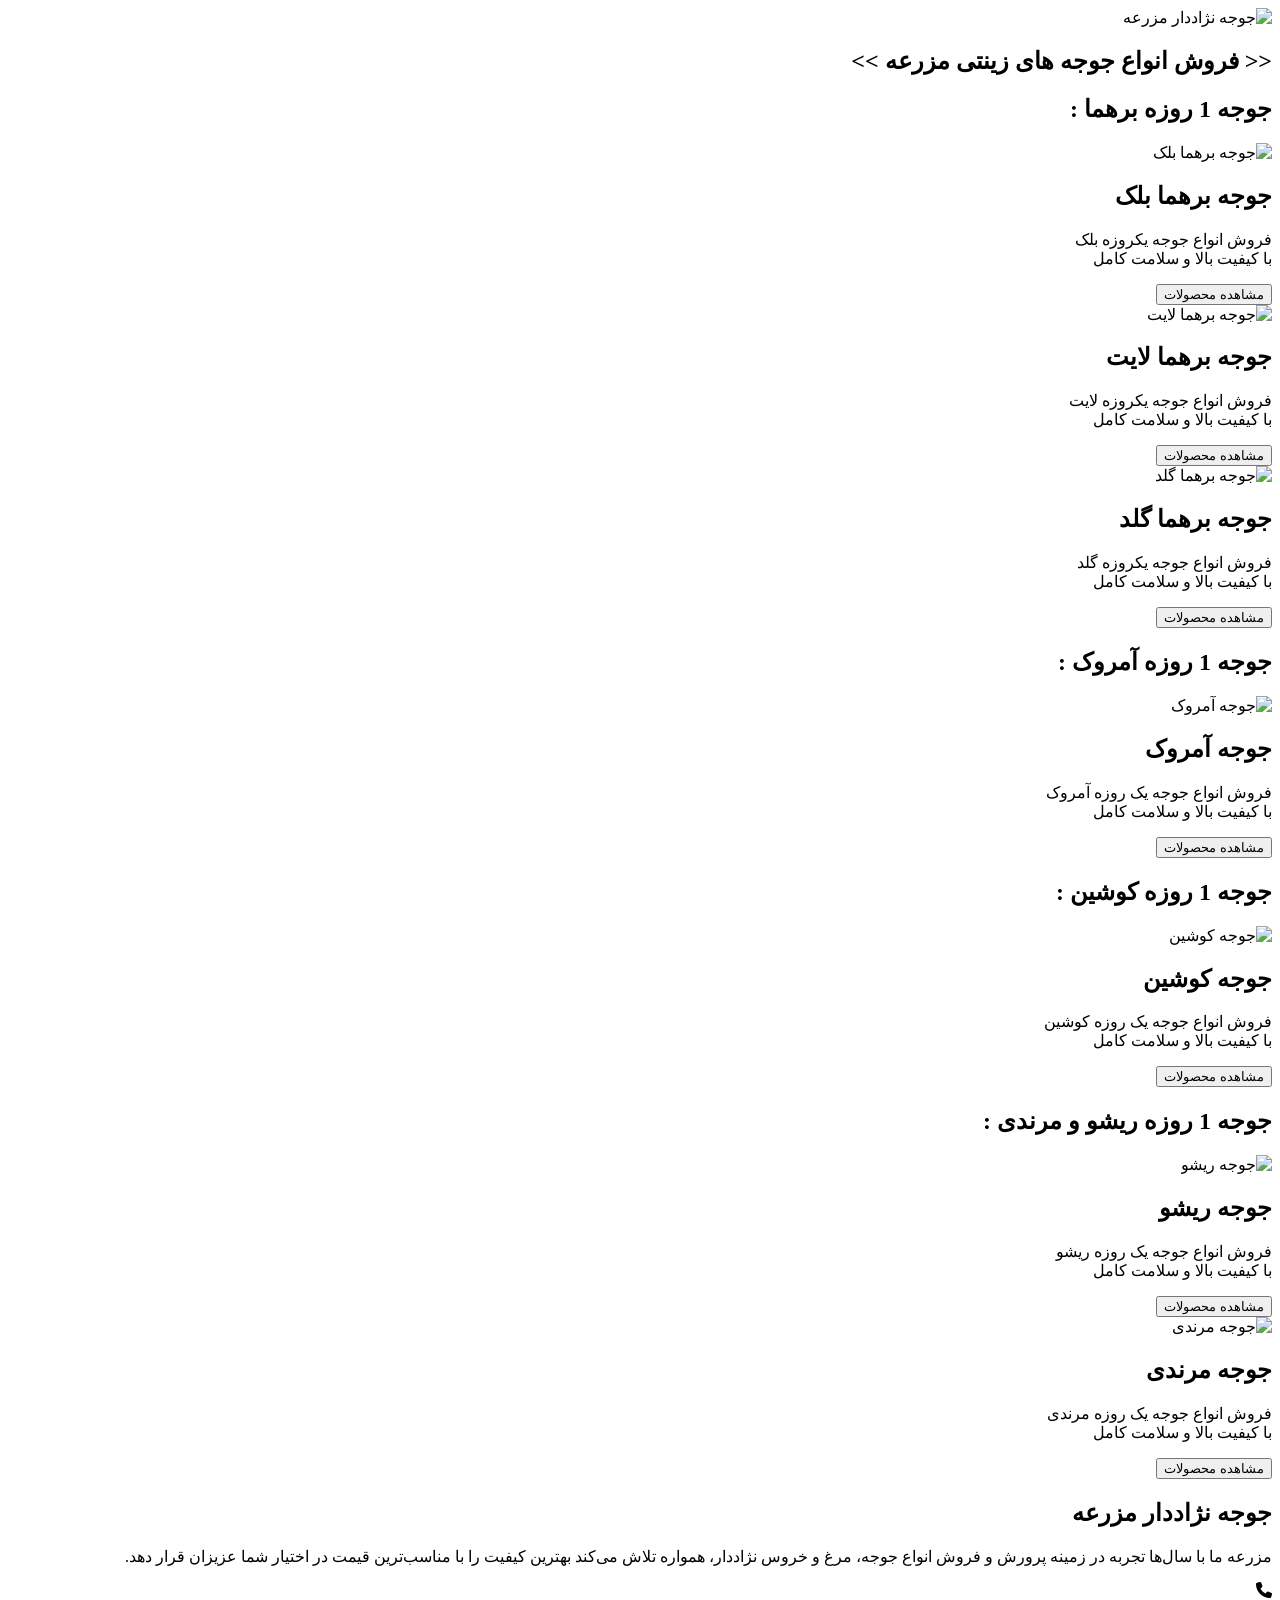
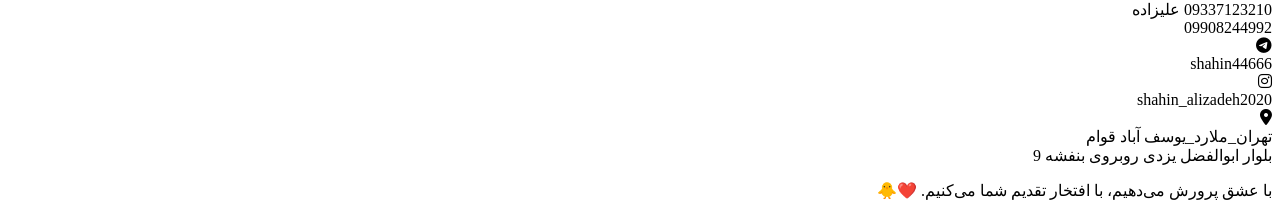
==== index.html @ fee0d8af "change code" ====
<!DOCTYPE html>
<html lang="fa" dir="rtl">
<head>
<meta charset="UTF-8">
<meta name="viewport" content="width=device-width, initial-scale=1.0">
<title>جوجه نژاددار مزرعه</title>
<link rel="icon" type="image/png" href="images/favicon.png">
<link rel="stylesheet" href="https://cdnjs.cloudflare.com/ajax/libs/font-awesome/6.7.2/css/all.min.css">
<link rel="stylesheet" href="css/style.css">
</head>
<body>

<header>
<img src="images/header.png" alt="جوجه نژاددار مزرعه" fetchpriority="high">
</header>

<!-- بخش عناوین -->
<section class="titles-section">
  <h1 class="page-main-title">&lt;&lt; فروش انواع جوجه های زینتی مزرعه &gt;&gt;</h1>
  <h2 class="category-title">جوجه 1 روزه برهما :</h2>
</section>

<!-- کارت‌های برهما -->
<section class="cards">

<div class="card">
<img src="images/black.png" alt="جوجه برهما بلک" loading="lazy">
<h2>جوجه برهما بلک</h2>
<p>فروش انواع جوجه یکروزه بلک<br>با کیفیت بالا و سلامت کامل</p>
<a href="brahma-black.html">
  <button>مشاهده محصولات</button>
</a>
</div>

<div class="card">
<img src="images/light.png" alt="جوجه برهما لایت" loading="lazy">
<h2>جوجه برهما لایت</h2>
<p>فروش انواع جوجه یکروزه لایت<br>با کیفیت بالا و سلامت کامل</p>
<a href="brahma-light.html">
  <button>مشاهده محصولات</button>
</a>
</div>

<div class="card">
<img src="images/gold.png" alt="جوجه برهما گلد" loading="lazy">
<h2>جوجه برهما گلد</h2>
<p>فروش انواع جوجه یکروزه گلد<br>با کیفیت بالا و سلامت کامل</p>
<a href="brahma-gold.html">
  <button>مشاهده محصولات</button>
</a>
</div>

</section>

<!-- بخش کارت آمروک -->
<section class="titles-section">
  <h2 class="category-title">جوجه 1 روزه آمروک :</h2>
</section>

<section class="cards">

<div class="card">
<img src="images/amrock.png" alt="جوجه آمروک" loading="lazy">
<h2>جوجه آمروک</h2>
<p>فروش انواع جوجه یک روزه آمروک<br>با کیفیت بالا و سلامت کامل</p>
<a href="amrock.html">
  <button>مشاهده محصولات</button>
</a>
</div>

</section>

<!-- بخش کارت کوشین -->
<section class="titles-section">
  <h2 class="category-title">جوجه 1 روزه کوشین :</h2>
</section>

<section class="cards">

<div class="card">
<img src="images/cochin.png" alt="جوجه کوشین" loading="lazy">
<h2>جوجه کوشین</h2>
<p>فروش انواع جوجه یک روزه کوشین<br>با کیفیت بالا و سلامت کامل</p>
<a href="cochin.html">
  <button>مشاهده محصولات</button>
</a>
</div>

</section>

<!-- بخش کارت‌های ریشو و مرندی -->
<section class="titles-section">
  <h2 class="category-title">جوجه 1 روزه ریشو و مرندی :</h2>
</section>

<section class="cards">

<div class="card">
<img src="images/rishoo.png" alt="جوجه ریشو" loading="lazy">
<h2>جوجه ریشو</h2>
<p>فروش انواع جوجه یک روزه ریشو<br>با کیفیت بالا و سلامت کامل</p>
<a href="rishoo.html">
  <button>مشاهده محصولات</button>
</a>
</div>

<div class="card">
<img src="images/marandi.png" alt="جوجه مرندی" loading="lazy">
<h2>جوجه مرندی</h2>
<p>فروش انواع جوجه یک روزه مرندی<br>با کیفیت بالا و سلامت کامل</p>
<a href="marandi.html">
  <button>مشاهده محصولات</button>
</a>
</div>

</section>

<!-- بخش درباره ما و تماس -->
<section class="about-contact">

<div class="about">
<h2>جوجه نژاددار مزرعه</h2>
<p>
مزرعه ما با سال‌ها تجربه در زمینه پرورش و فروش انواع جوجه، مرغ و خروس نژاددار،
همواره تلاش می‌کند بهترین کیفیت را با مناسب‌ترین قیمت در اختیار شما عزیزان قرار دهد.
</p>
</div>

<div class="contact">

<div class="contact-item">

    <div class="icon">
        <i class="fa-solid fa-phone"></i>
    </div>

    <div class="phone-box">

        <div class="phone-row">
            <span class="phone-number ltr">09337123210</span>
            <span class="phone-name">علیزاده</span>
        </div>

        <div class="phone-row">
            <span class="phone-number ltr">09908244992</span>
        </div>

    </div>

</div>

<div class="contact-item">
<div class="icon"><i class="fa-brands fa-telegram"></i></div>
<span class="ltr">shahin44666</span>
</div>

<div class="contact-item">
<div class="icon"><i class="fa-brands fa-instagram"></i></div>
<span class="ltr">shahin_alizadeh2020</span>
</div>

<div class="contact-item">
<div class="icon"><i class="fa-solid fa-location-dot"></i></div>
<span class="address">
تهران_ملارد_یوسف آباد قوام<br>
بلوار ابوالفضل یزدی  روبروی بنفشه 9
</span>
</div>

</div>

</section>

<footer>
<p>با عشق پرورش می‌دهیم، با افتخار تقدیم شما می‌کنیم. ❤️🐥</p>
</footer>

</body>
</html>
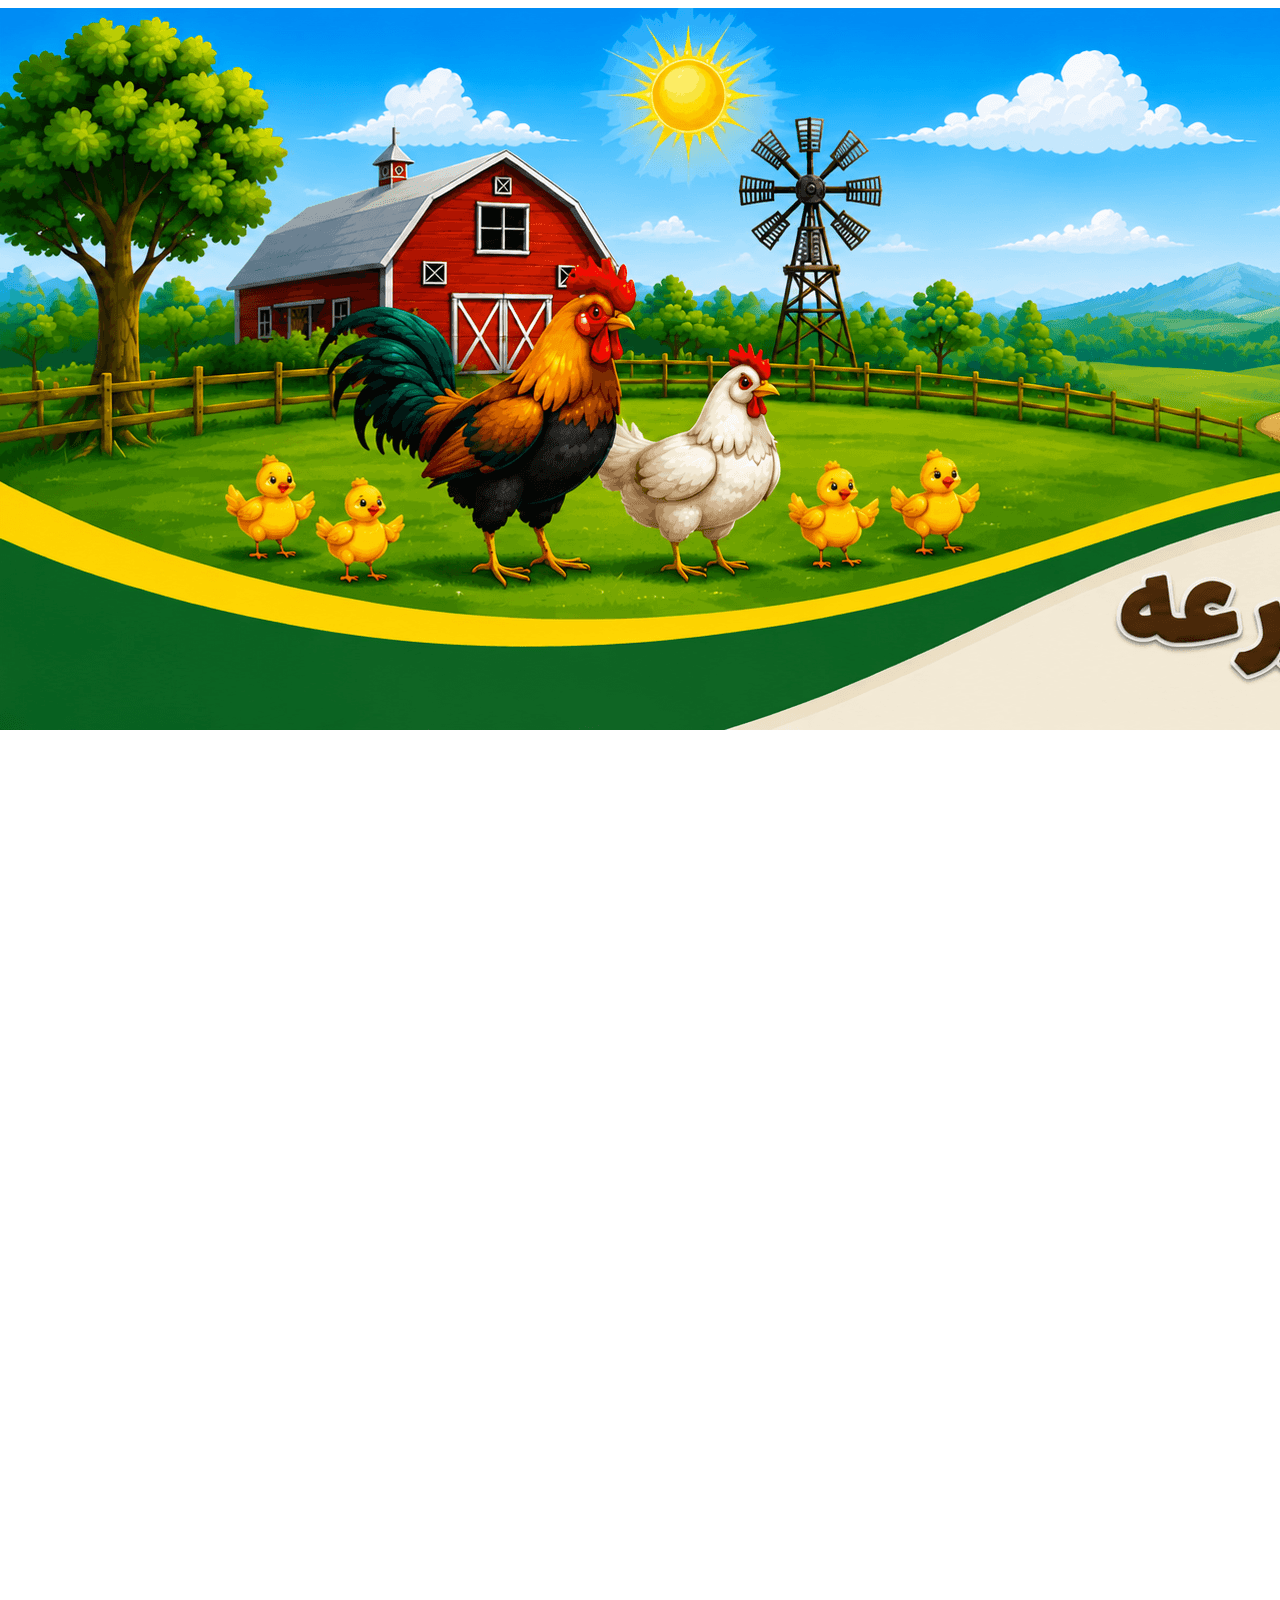
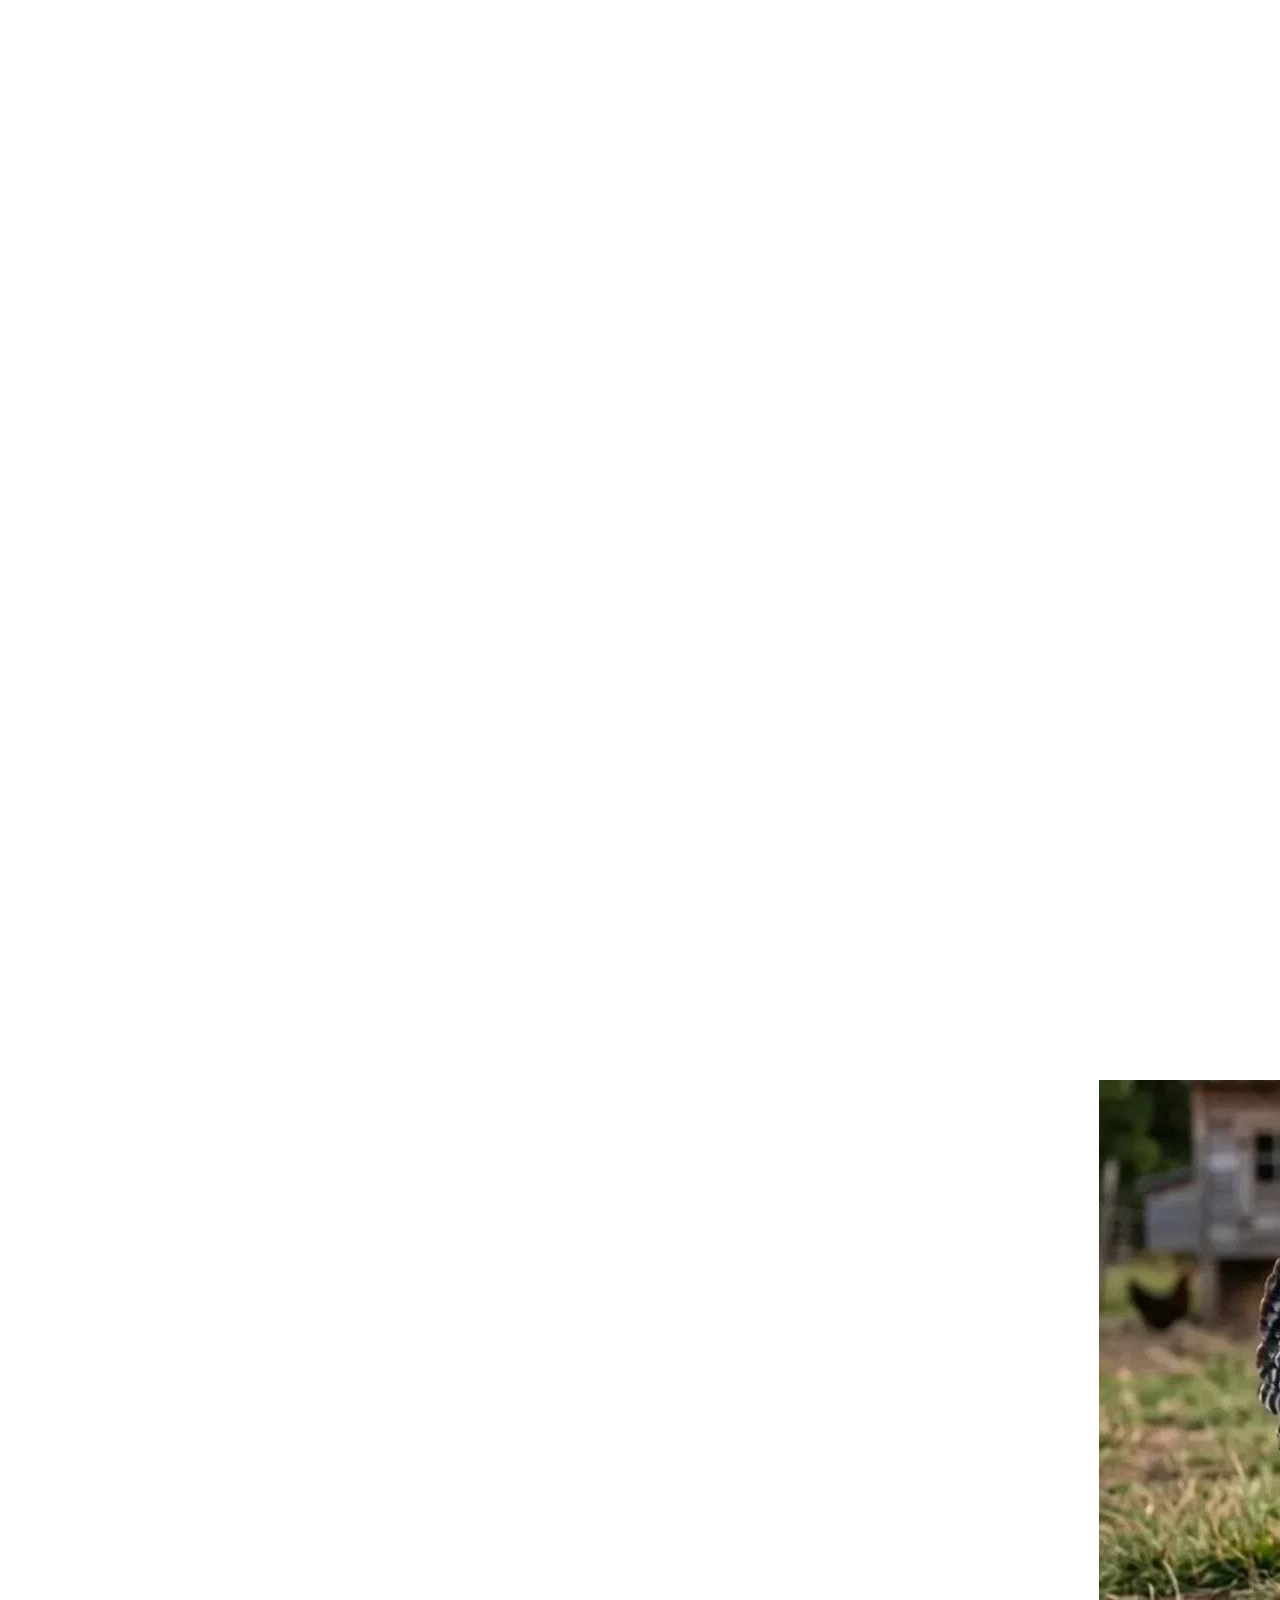
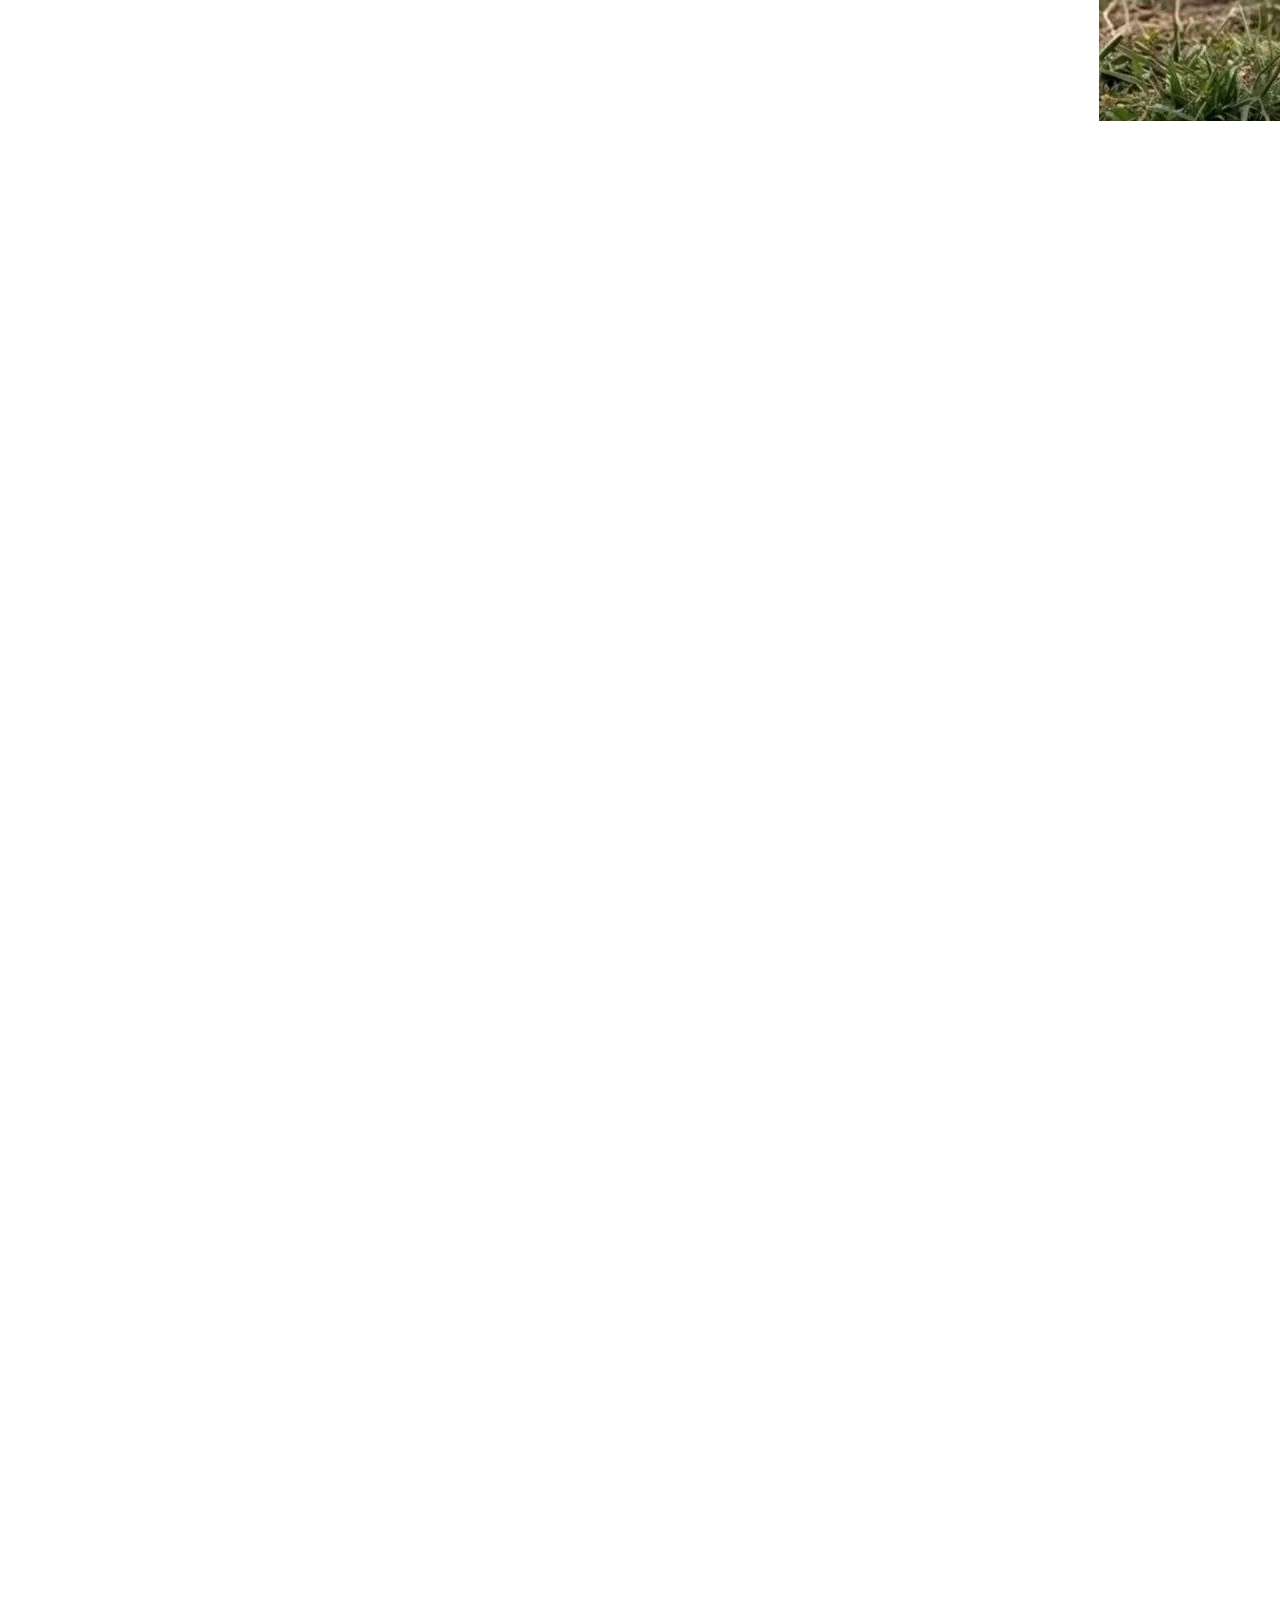
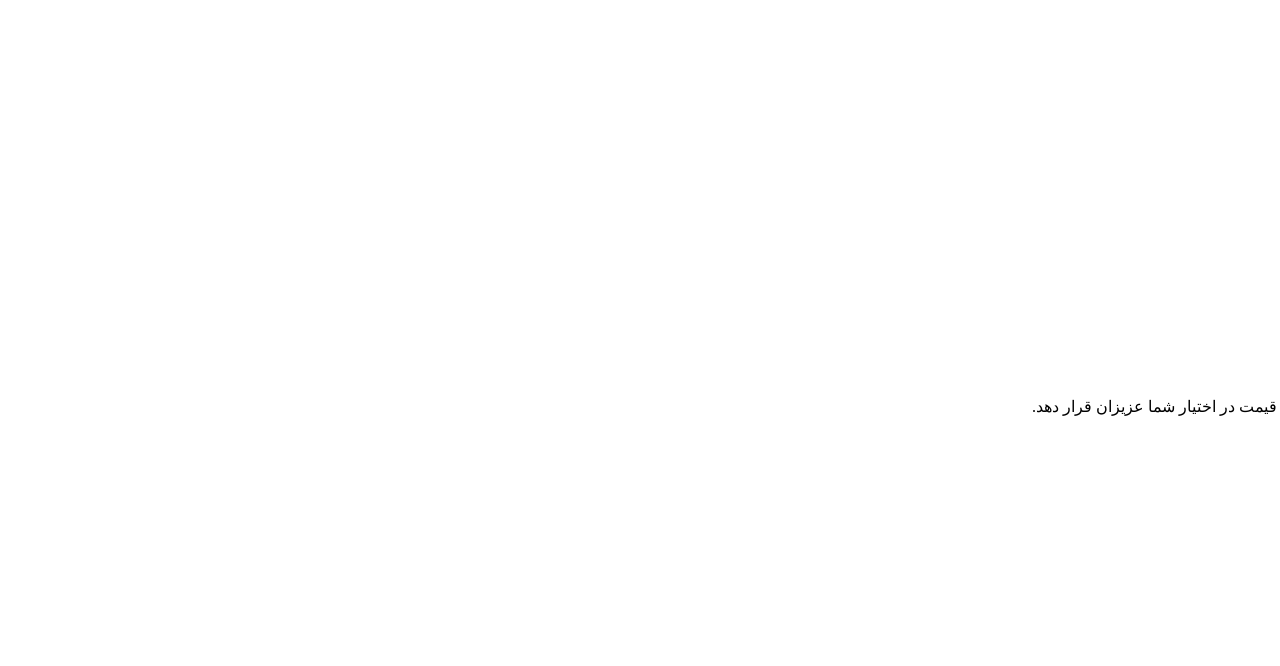
==== commit 26fd031a: "change" ====
--- a/index.html
+++ b/index.html
@@ -88,9 +88,9 @@
 
 </section>
 
-<!-- بخش کارت‌های ریشو و مرندی -->
+<!-- بخش کارت ریشو -->
 <section class="titles-section">
-  <h2 class="category-title">جوجه 1 روزه ریشو و مرندی :</h2>
+  <h2 class="category-title">جوجه 1 روزه ریشو :</h2>
 </section>
 
 <section class="cards">
@@ -100,15 +100,6 @@
 <h2>جوجه ریشو</h2>
 <p>فروش انواع جوجه یک روزه ریشو<br>با کیفیت بالا و سلامت کامل</p>
 <a href="rishoo.html">
-  <button>مشاهده محصولات</button>
-</a>
-</div>
-
-<div class="card">
-<img src="images/marandi.png" alt="جوجه مرندی" loading="lazy">
-<h2>جوجه مرندی</h2>
-<p>فروش انواع جوجه یک روزه مرندی<br>با کیفیت بالا و سلامت کامل</p>
-<a href="marandi.html">
   <button>مشاهده محصولات</button>
 </a>
 </div>
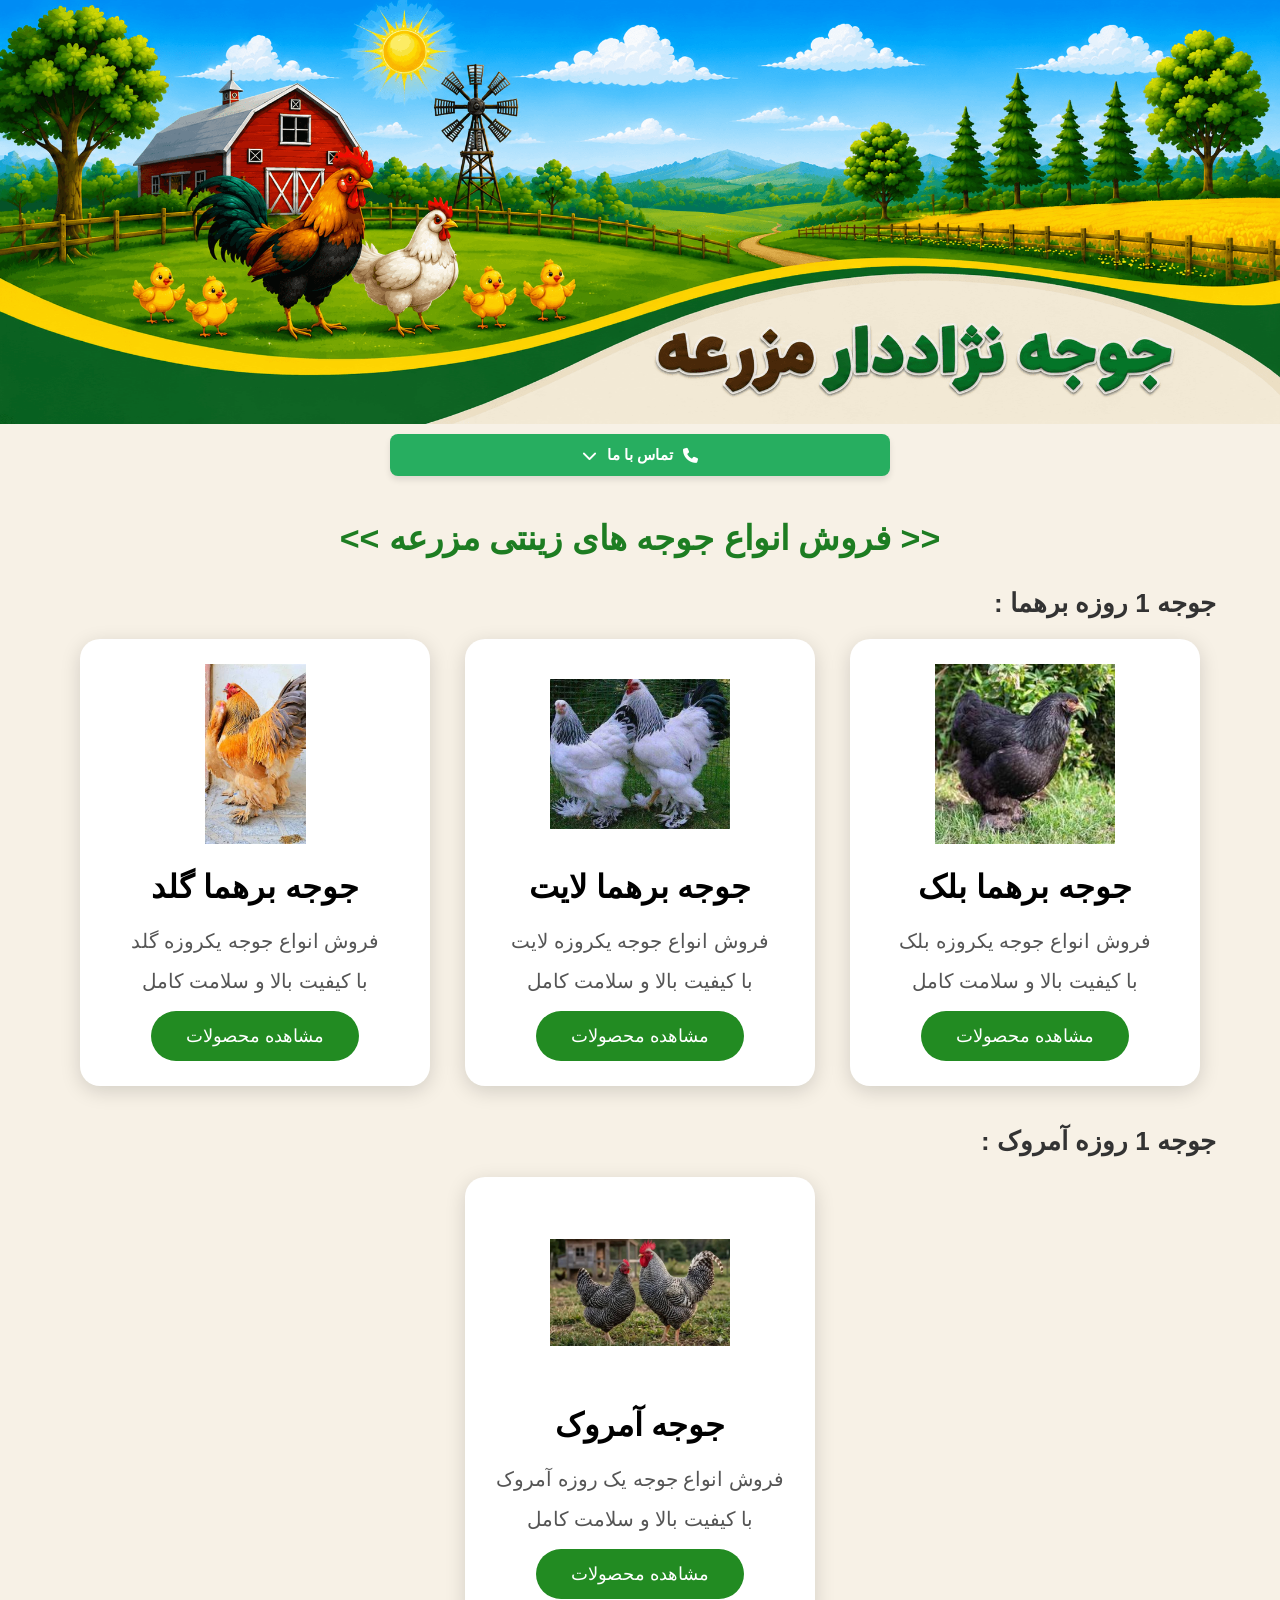
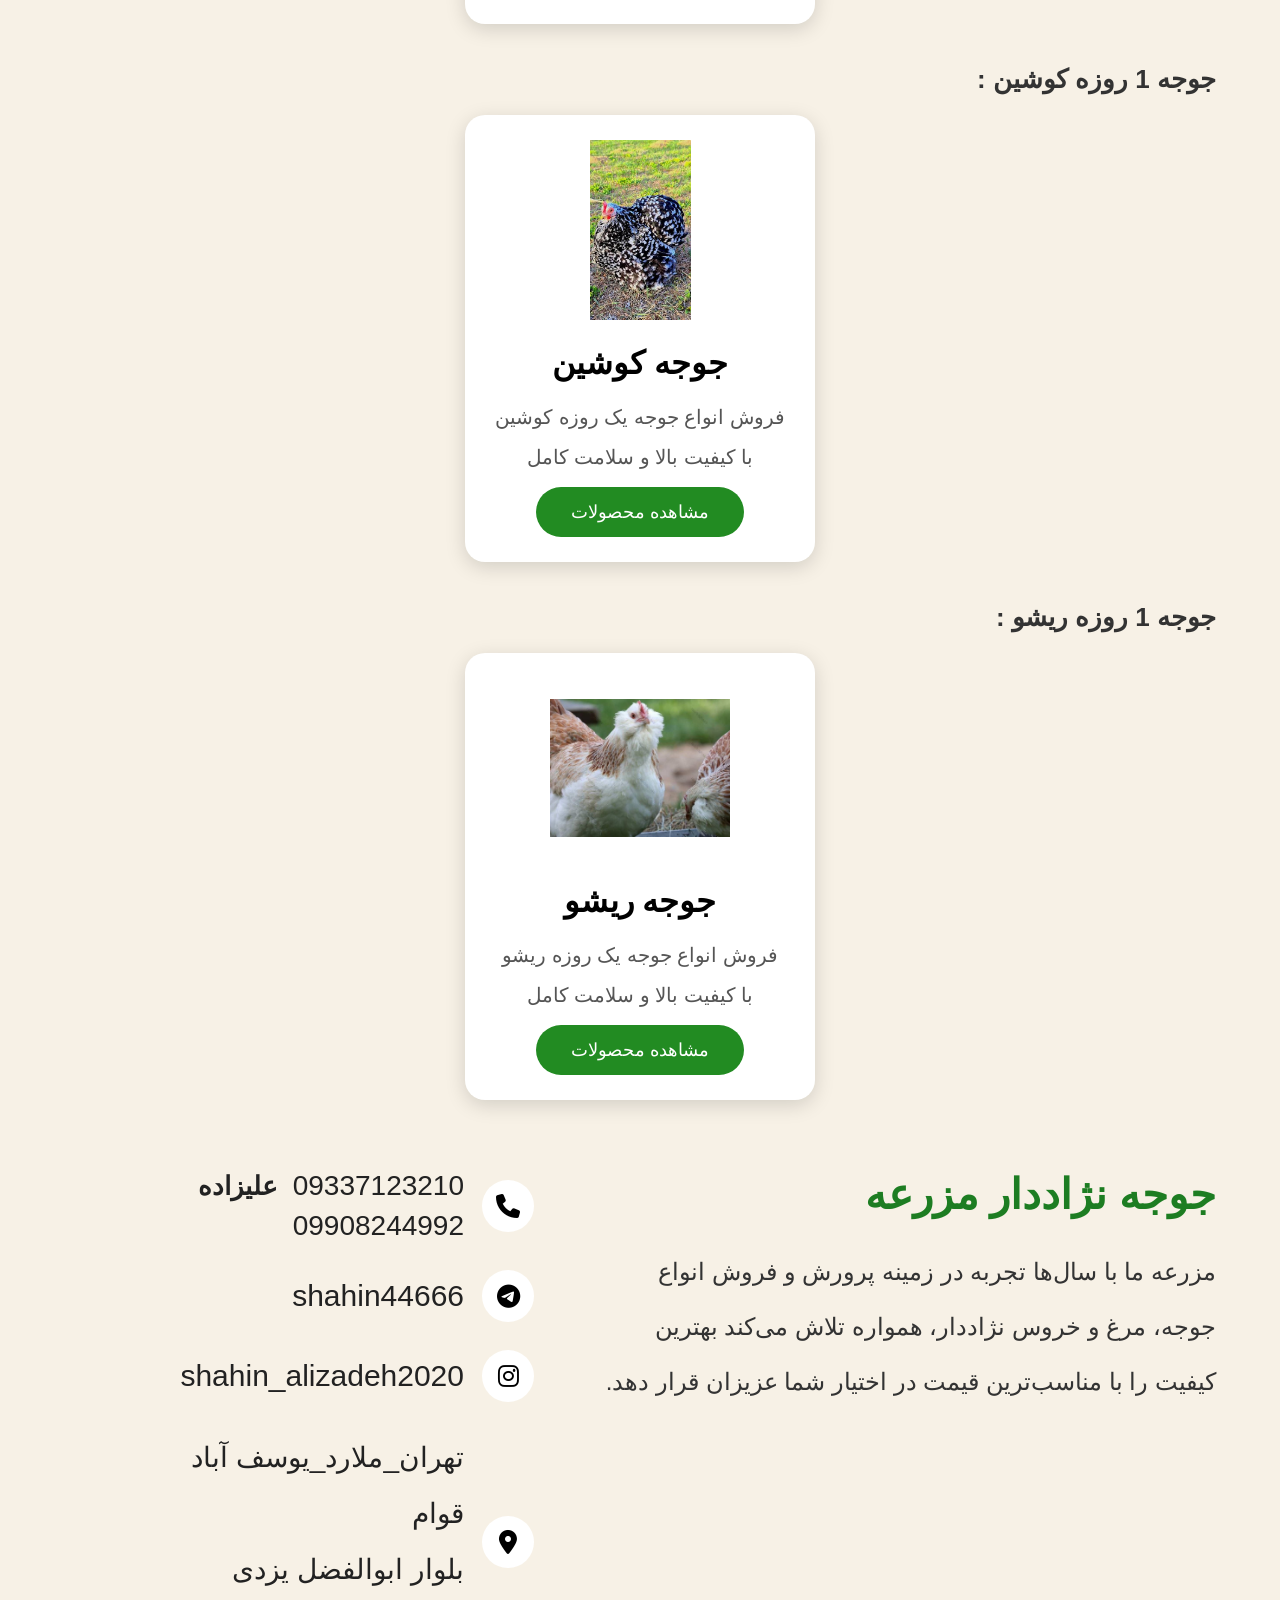
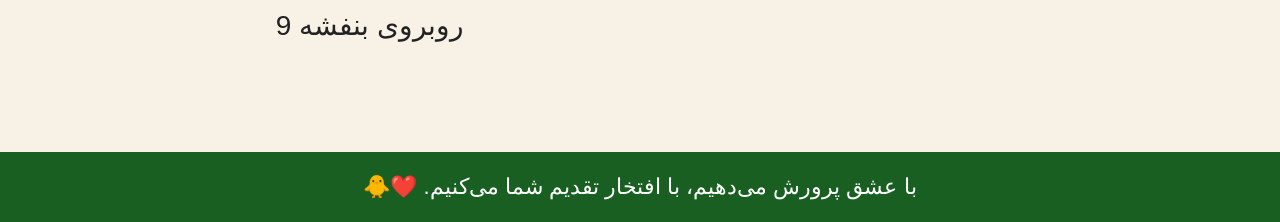
==== commit 729bd82e: "add code" ====
--- a/index.html
+++ b/index.html
@@ -13,6 +13,25 @@
 <header>
 <img src="images/header.png" alt="جوجه نژاددار مزرعه" fetchpriority="high">
 </header>
+
+<!-- دکمه کرکره‌ای تماس با ما -->
+<div class="header-contact-container">
+  <button class="contact-toggle-btn" onclick="toggleContactDropdown(this)">
+    <i class="fa-solid fa-phone"></i>
+    <span>تماس با ما</span>
+    <i class="fa-solid fa-chevron-down arrow-icon"></i>
+  </button>
+  
+  <div class="contact-dropdown-content" id="contactDropdown">
+    <div class="dropdown-phone-box">
+      <div class="dropdown-name">علیزاده:</div>
+      <div class="dropdown-numbers">
+        <a href="tel:09337123210">09337123210</a>
+        <a href="tel:09908244992">09908244992</a>
+      </div>
+    </div>
+  </div>
+</div>
 
 <!-- بخش عناوین -->
 <section class="titles-section">
@@ -166,5 +185,14 @@
 <p>با عشق پرورش می‌دهیم، با افتخار تقدیم شما می‌کنیم. ❤️🐥</p>
 </footer>
 
+<!-- اسکریپت فعال‌سازی دکمه کرکره‌ای -->
+<script>
+function toggleContactDropdown(btn) {
+  btn.classList.toggle('active');
+  const content = document.getElementById('contactDropdown');
+  content.classList.toggle('open');
+}
+</script>
+
 </body>
 </html>
--- a/css/style.css
+++ b/css/style.css
@@ -0,0 +1,361 @@
+*{margin:0;padding:0;box-sizing:border-box}
+body{background:#F7F1E6;font-family:Tahoma,sans-serif}
+header{width:100%}
+header img{width:100%;display:block}
+
+/* استایل عناوین بالای کارت‌ها */
+.titles-section{
+  width:90%;
+  margin:40px auto 10px;
+}
+.page-main-title{
+  text-align:center;
+  font-size:34px;
+  color:#1d7d22;
+  margin-bottom:30px;
+  font-weight:bold;
+}
+.category-title{
+  text-align:right;
+  font-size:26px;
+  color:#333;
+  font-weight:bold;
+}
+
+.cards{width:90%;margin:20px auto 40px;display:flex;justify-content:center;align-items:flex-start;gap:35px;flex-wrap:wrap}
+.card{width:350px;background:#fff;border-radius:20px;padding:25px;text-align:center;box-shadow:0 5px 20px rgba(0,0,0,.15);transition:.3s}
+.card:hover{transform:translateY(-8px)}
+.card img{width:180px;height:180px;object-fit:contain}
+.card h2{font-size:32px;margin:20px 0 15px}
+.card p{color:#555;font-size:20px;line-height:2;min-height:90px}
+.card button{background:#228B22;color:#fff;border:none;padding:14px 35px;border-radius:40px;cursor:pointer;font-size:18px;transition:.3s}
+.card button:hover{background:#196d19}
+
+/* بخش درباره ما و تماس */
+.about-contact{width:90%;margin:70px auto;display:flex;justify-content:center;align-items:flex-start;gap:70px}
+.about{flex:1}.about h2{color:#1d7d22;font-size:42px;margin-bottom:25px}.about p{font-size:24px;line-height:2.3;color:#333}
+.contact{width:430px;padding-left:35px;margin-left:40px}
+.contact-item{display:flex;align-items:center;gap:18px;margin-bottom:28px}
+.icon{width:52px;height:52px;background:#fff;border-radius:50%;display:flex;justify-content:center;align-items:center;font-size:24px;color:#000;flex-shrink:0}
+.ltr{direction:ltr;unicode-bidi:bidi-override;font-size:30px;color:#222}
+.address{direction:rtl;font-size:28px;line-height:2;color:#222}
+
+.phone-box{display:flex;flex-direction:column;gap:8px}
+.phone-row{display:flex;align-items:center;gap:15px}
+.phone-name{font-size:26px;font-weight:bold;color:#222}
+.phone-number{direction:ltr;unicode-bidi:bidi-override;font-size:28px}
+
+footer{background:#195f22;color:#fff;text-align:center;padding:22px;margin-top:70px;font-size:22px}
+
+/* ==========================================
+   استایل‌های اختصاصی صفحه دوم (محصولات)
+   ========================================== */
+.product-page {
+  width: 90%;
+  max-width: 900px;
+  margin: 30px auto;
+}
+
+.product-title {
+  text-align: center;
+  font-size: 32px;
+  color: #1d7d22;
+  margin-bottom: 25px;
+}
+
+.section-subtitle {
+  text-align: center;
+  font-size: 28px;
+  color: #1d7d22;
+  margin: 35px 0 15px;
+}
+
+.gallery-container {
+  margin-bottom: 20px;
+}
+
+/* اسلایدر افقی اینستاگرامی */
+.slider-wrapper {
+  position: relative;
+  display: flex;
+  align-items: center;
+}
+
+.instagram-slider {
+  display: flex;
+  gap: 15px;
+  overflow-x: auto;
+  scroll-snap-type: x mandatory;
+  padding: 10px 5px 15px;
+  width: 100%;
+  -webkit-overflow-scrolling: touch;
+  scroll-behavior: smooth;
+}
+
+.instagram-slider::-webkit-scrollbar {
+  height: 6px;
+}
+.instagram-slider::-webkit-scrollbar-thumb {
+  background: #1d7d22;
+  border-radius: 10px;
+}
+
+.instagram-slider img {
+  flex: 0 0 80%;
+  max-width: 320px;
+  height: 280px;
+  object-fit: cover;
+  border-radius: 18px;
+  scroll-snap-align: center;
+  box-shadow: 0 5px 15px rgba(0,0,0,0.12);
+  background: #fff;
+}
+
+/* دکمه‌های بعدی و قبلی چپ/راست */
+.slider-btn {
+  position: absolute;
+  top: 50%;
+  transform: translateY(-50%);
+  background: rgba(29, 125, 34, 0.85);
+  color: #fff;
+  border: none;
+  width: 42px;
+  height: 42px;
+  border-radius: 50%;
+  font-size: 20px;
+  cursor: pointer;
+  z-index: 10;
+  display: flex;
+  justify-content: center;
+  align-items: center;
+  box-shadow: 0 4px 10px rgba(0,0,0,0.25);
+  transition: background 0.3s, transform 0.2s;
+}
+
+.slider-btn:hover {
+  background: #196d19;
+  transform: translateY(-50%) scale(1.1);
+}
+
+.prev-btn {
+  right: -18px;
+}
+
+.next-btn {
+  left: -18px;
+}
+
+.slider-hint {
+  text-align: center;
+  font-size: 14px;
+  color: #777;
+  margin-top: 8px;
+}
+
+/* قیمت زیر عکس مولد */
+.price-box {
+  background: #fff;
+  border: 2px dashed #1d7d22;
+  border-radius: 15px;
+  padding: 15px 30px;
+  text-align: center;
+  width: fit-content;
+  margin: 35px auto 25px;
+  box-shadow: 0 4px 10px rgba(0,0,0,0.05);
+}
+
+.price-amount {
+  font-size: 24px;
+  font-weight: bold;
+  color: #222;
+}
+
+/* باکس توضیحات محصول */
+.product-description {
+  background: #fff;
+  border-radius: 18px;
+  padding: 25px;
+  margin: 30px 0;
+  box-shadow: 0 4px 15px rgba(0,0,0,0.06);
+}
+
+.product-description h3 {
+  font-size: 22px;
+  color: #1d7d22;
+  margin-bottom: 12px;
+}
+
+.product-description p {
+  font-size: 18px;
+  line-height: 2;
+  color: #444;
+}
+
+.back-btn-container {
+  text-align: center;
+  margin: 30px 0 20px;
+}
+
+.back-btn {
+  display: inline-block;
+  background: #333;
+  color: #fff;
+  text-decoration: none;
+  padding: 12px 30px;
+  border-radius: 25px;
+  font-size: 18px;
+  transition: 0.3s;
+}
+
+.back-btn:hover {
+  background: #1d7d22;
+}
+
+/* ریسپانسو موبایل و تبلت */
+@media(max-width:992px){
+.cards{flex-direction:column;align-items:center}
+.card{width:95%;max-width:420px}
+.about-contact{flex-direction:column;gap:40px}
+.about{text-align:center}
+.about h2{font-size:34px}.about p{font-size:22px}
+.contact{width:100%;max-width:500px;padding-left:0;margin:0 auto}
+}
+
+@media(max-width:768px){
+.page-main-title{font-size:26px;margin-bottom:20px}
+.category-title{font-size:22px;text-align:center}
+.card{width:92%;padding:20px}
+.card img{width:150px;height:150px}
+.card h2{font-size:28px}
+.card p{font-size:18px;min-height:auto}
+.card button{width:100%}
+.about-contact{width:92%;margin:50px auto}
+.about h2{font-size:30px}.about p{font-size:19px}
+.icon{width:46px;height:46px;font-size:20px}
+.ltr,.address{font-size:20px}
+footer{font-size:18px;padding:18px}
+.prev-btn { right: 2px; }
+.next-btn { left: 2px; }
+}
+/* حذف رنگ آبی هنگام کلیک/لمس روی لینک‌ها و دکمه‌ها */
+a, button {
+  -webkit-tap-highlight-color: transparent;
+  outline: none;
+}
+/* حذف رنگ آبی هنگام کلیک/لمس روی لینک‌ها و دکمه‌ها */
+a, button {
+  -webkit-tap-highlight-color: transparent;
+  outline: none;
+}
+
+/* دکمه و بخش کرکره‌ای تماس با ما زیر هدر */
+.header-contact-container {
+  width: 90%;
+  max-width: 500px;
+  margin: 10px auto 15px auto;
+  text-align: center;
+}
+
+.contact-toggle-btn {
+  width: 100%;
+  background-color: #27ae60; /* رنگ سبز جذاب */
+  color: #ffffff;
+  border: none;
+  padding: 12px 18px;
+  font-size: 15px;
+  font-weight: bold;
+  border-radius: 8px;
+  cursor: pointer;
+  display: flex;
+  justify-content: center;
+  align-items: center;
+  gap: 10px;
+  box-shadow: 0 4px 6px rgba(0,0,0,0.1);
+  transition: background-color 0.3s ease, transform 0.2s ease;
+  -webkit-tap-highlight-color: transparent;
+  outline: none;
+}
+
+.contact-toggle-btn:active {
+  transform: scale(0.98);
+}
+
+.contact-toggle-btn i.arrow-icon {
+  transition: transform 0.3s ease;
+}
+
+/* حالت چرخش فلش هنگام باز شدن */
+.contact-toggle-btn.active i.arrow-icon {
+  transform: rotate(180deg);
+}
+
+/* باکس محتوای کرکره‌ای */
+.contact-dropdown-content {
+  max-height: 0;
+  overflow: hidden;
+  transition: max-height 0.4s ease-out, padding 0.3s ease;
+  background-color: #ffffff;
+  border-radius: 0 0 8px 8px;
+  box-shadow: 0 4px 10px rgba(0,0,0,0.08);
+  margin-top: 2px;
+}
+
+.contact-dropdown-content.open {
+  max-height: 150px; /* ارتفاع کافی برای نمایش شماره‌ها */
+  padding: 12px 15px;
+  border: 1px solid #e0e0e0;
+  border-top: none;
+}
+
+.dropdown-phone-row {
+  display: flex;
+  justify-content: space-between;
+  align-items: center;
+  padding: 8px 10px;
+  border-bottom: 1px dashed #eee;
+}
+
+.dropdown-phone-row:last-child {
+  border-bottom: none;
+}
+
+.dropdown-phone-row a {
+  color: #2c3e50;
+  text-decoration: none;
+  font-weight: bold;
+  font-size: 15px;
+  direction: ltr;
+}
+
+.dropdown-phone-row .name {
+  color: #7f8c8d;
+  font-size: 14px;
+}
+/* استایل جدید کرکره‌ای تماس با ما */
+.dropdown-phone-box {
+  display: flex;
+  justify-content: space-between;
+  align-items: center;
+  padding: 8px 10px;
+}
+
+.dropdown-name {
+  color: #2c3e50;
+  font-size: 16px;
+  font-weight: bold; /* درشت‌تر شدن نام علیزاده */
+}
+
+.dropdown-numbers {
+  display: flex;
+  flex-direction: column;
+  gap: 8px;
+  align-items: flex-start;
+}
+
+.dropdown-numbers a {
+  color: #2c3e50;
+  text-decoration: none;
+  font-weight: bold;
+  font-size: 16px;
+  direction: ltr;
+}
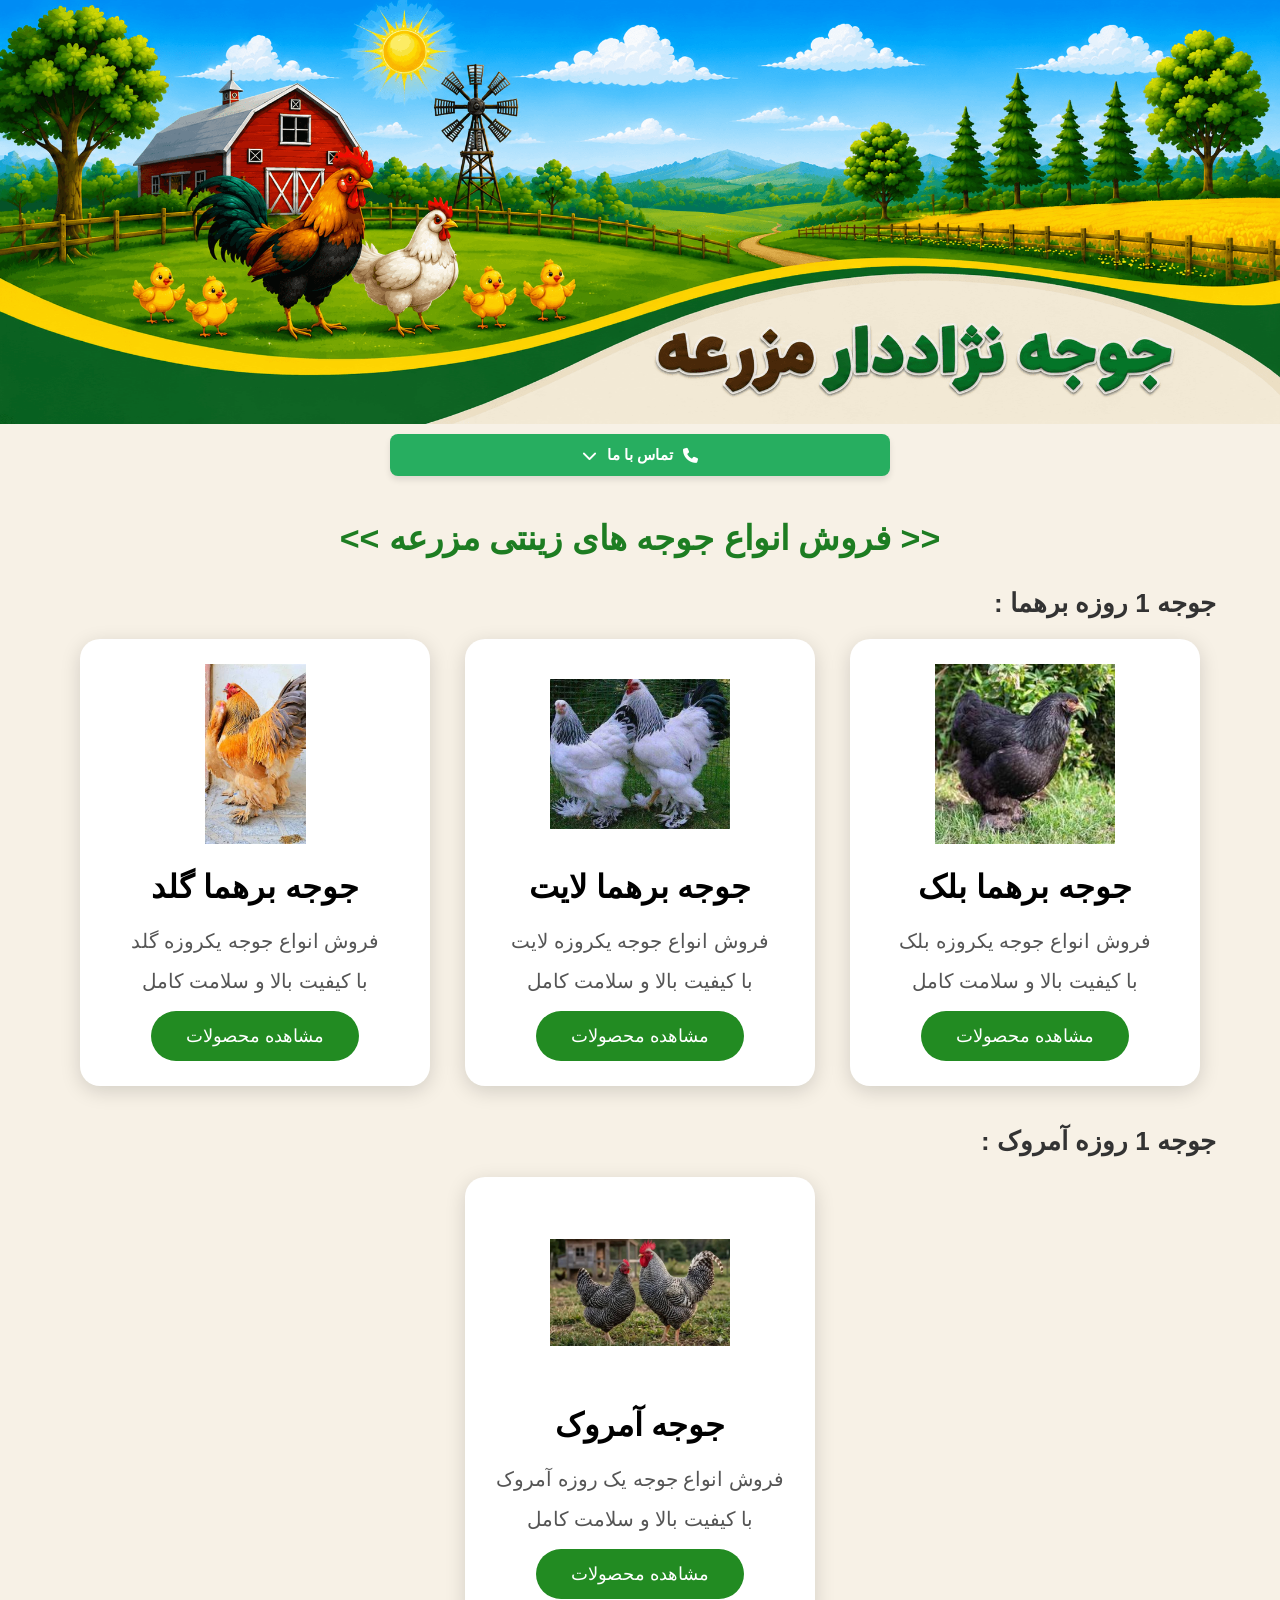
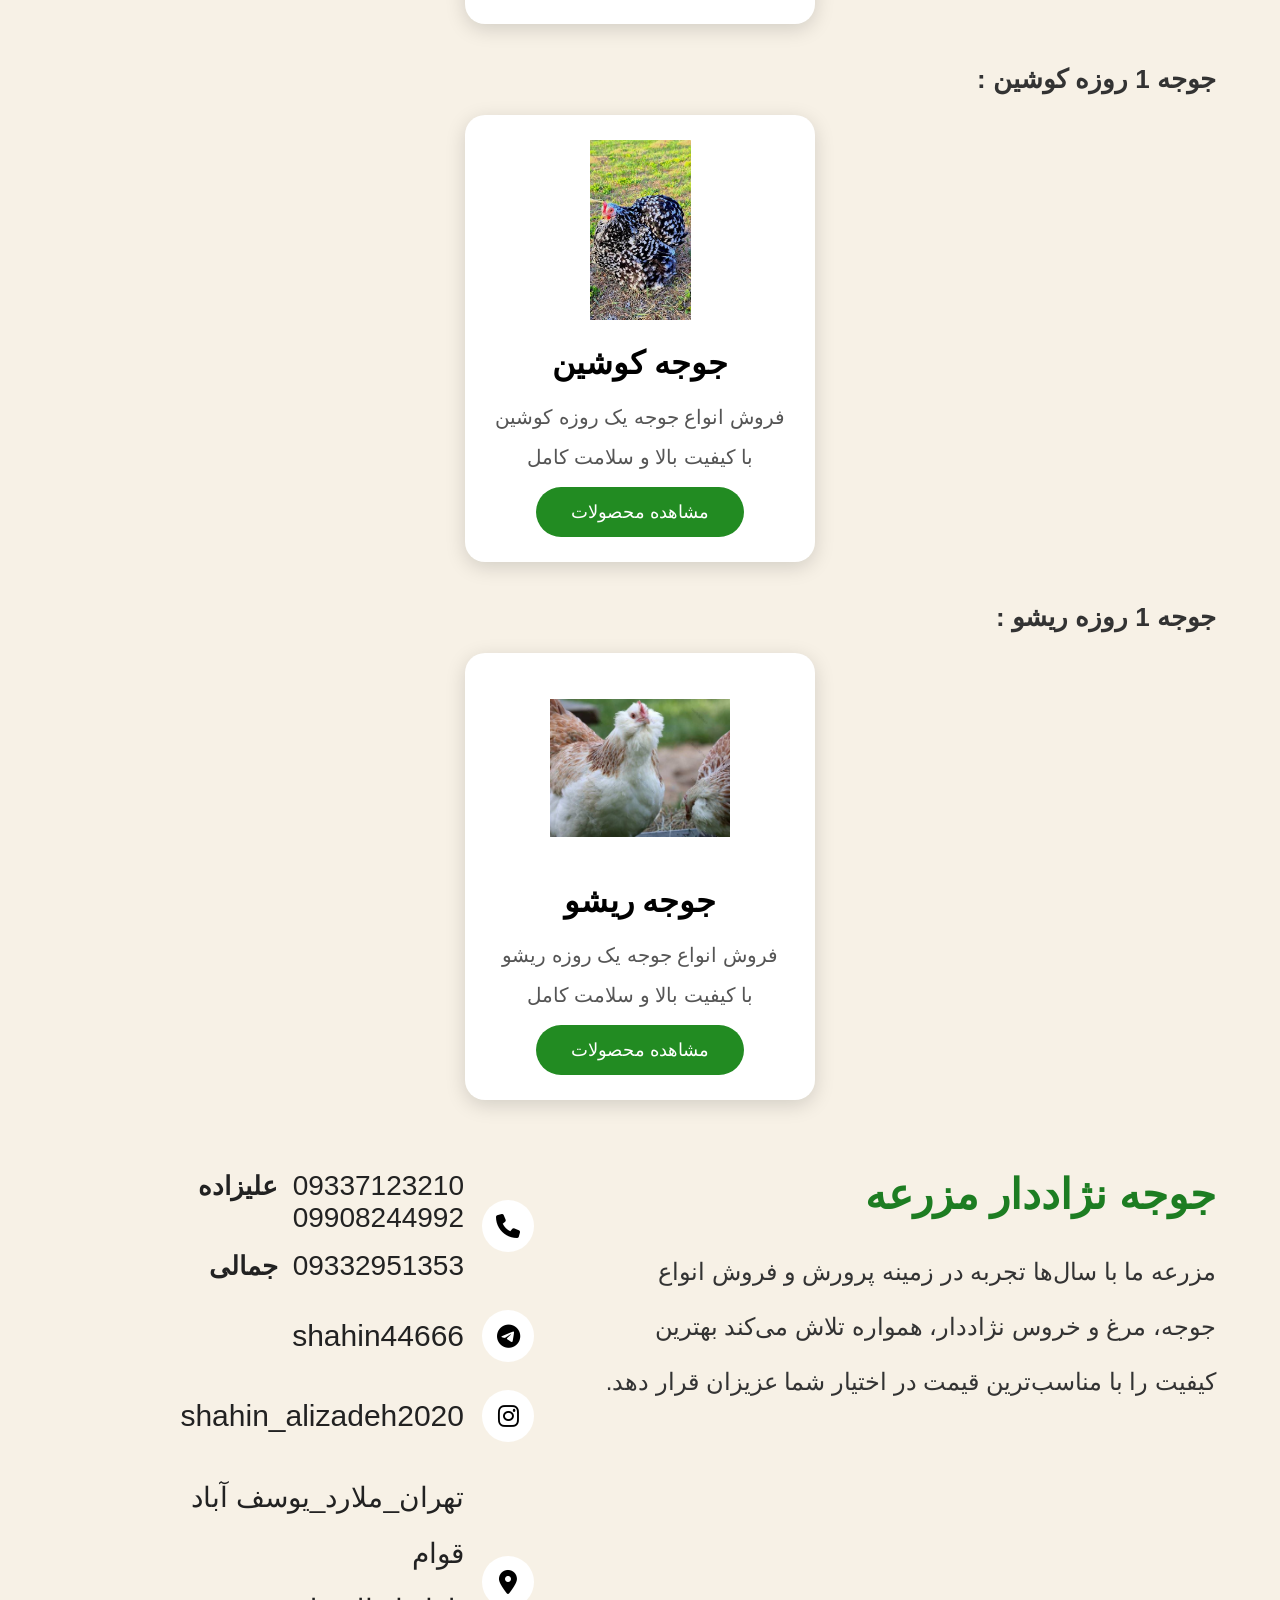
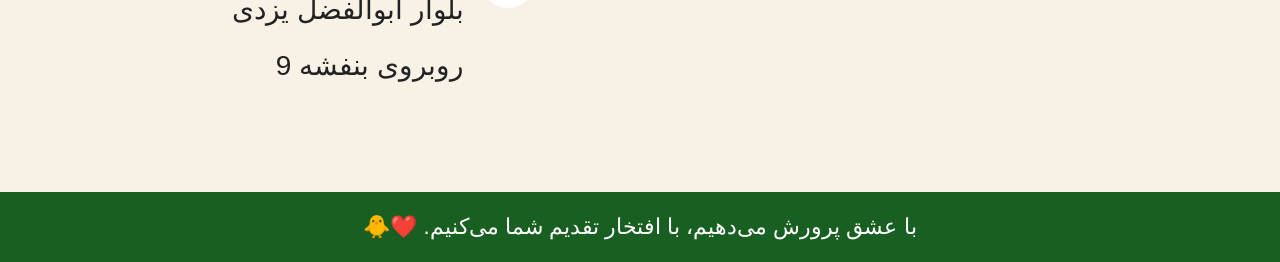
==== commit 3883f760: "add code" ====
--- a/index.html
+++ b/index.html
@@ -138,7 +138,7 @@
 
 <div class="contact">
 
-<div class="contact-item">
+<div class="contact-item contact-item-phone">
 
     <div class="icon">
         <i class="fa-solid fa-phone"></i>
@@ -146,13 +146,27 @@
 
     <div class="phone-box">
 
-        <div class="phone-row">
-            <span class="phone-number ltr">09337123210</span>
-            <span class="phone-name">علیزاده</span>
+        <!-- بخش شماره‌های علیزاده -->
+        <div class="phone-section">
+            <div class="phone-row">
+                <span class="phone-number ltr">09337123210</span>
+                <span class="phone-name">علیزاده</span>
+            </div>
+
+            <div class="phone-row">
+                <span class="phone-number ltr">09908244992</span>
+            </div>
         </div>
 
-        <div class="phone-row">
-            <span class="phone-number ltr">09908244992</span>
+        <!-- خط جداکننده مشکی -->
+        <div class="phone-divider"></div>
+
+        <!-- بخش شماره جمالی -->
+        <div class="phone-section">
+            <div class="phone-row">
+                <span class="phone-number ltr">09332951353</span>
+                <span class="phone-name">جمالی</span>
+            </div>
         </div>
 
     </div>
